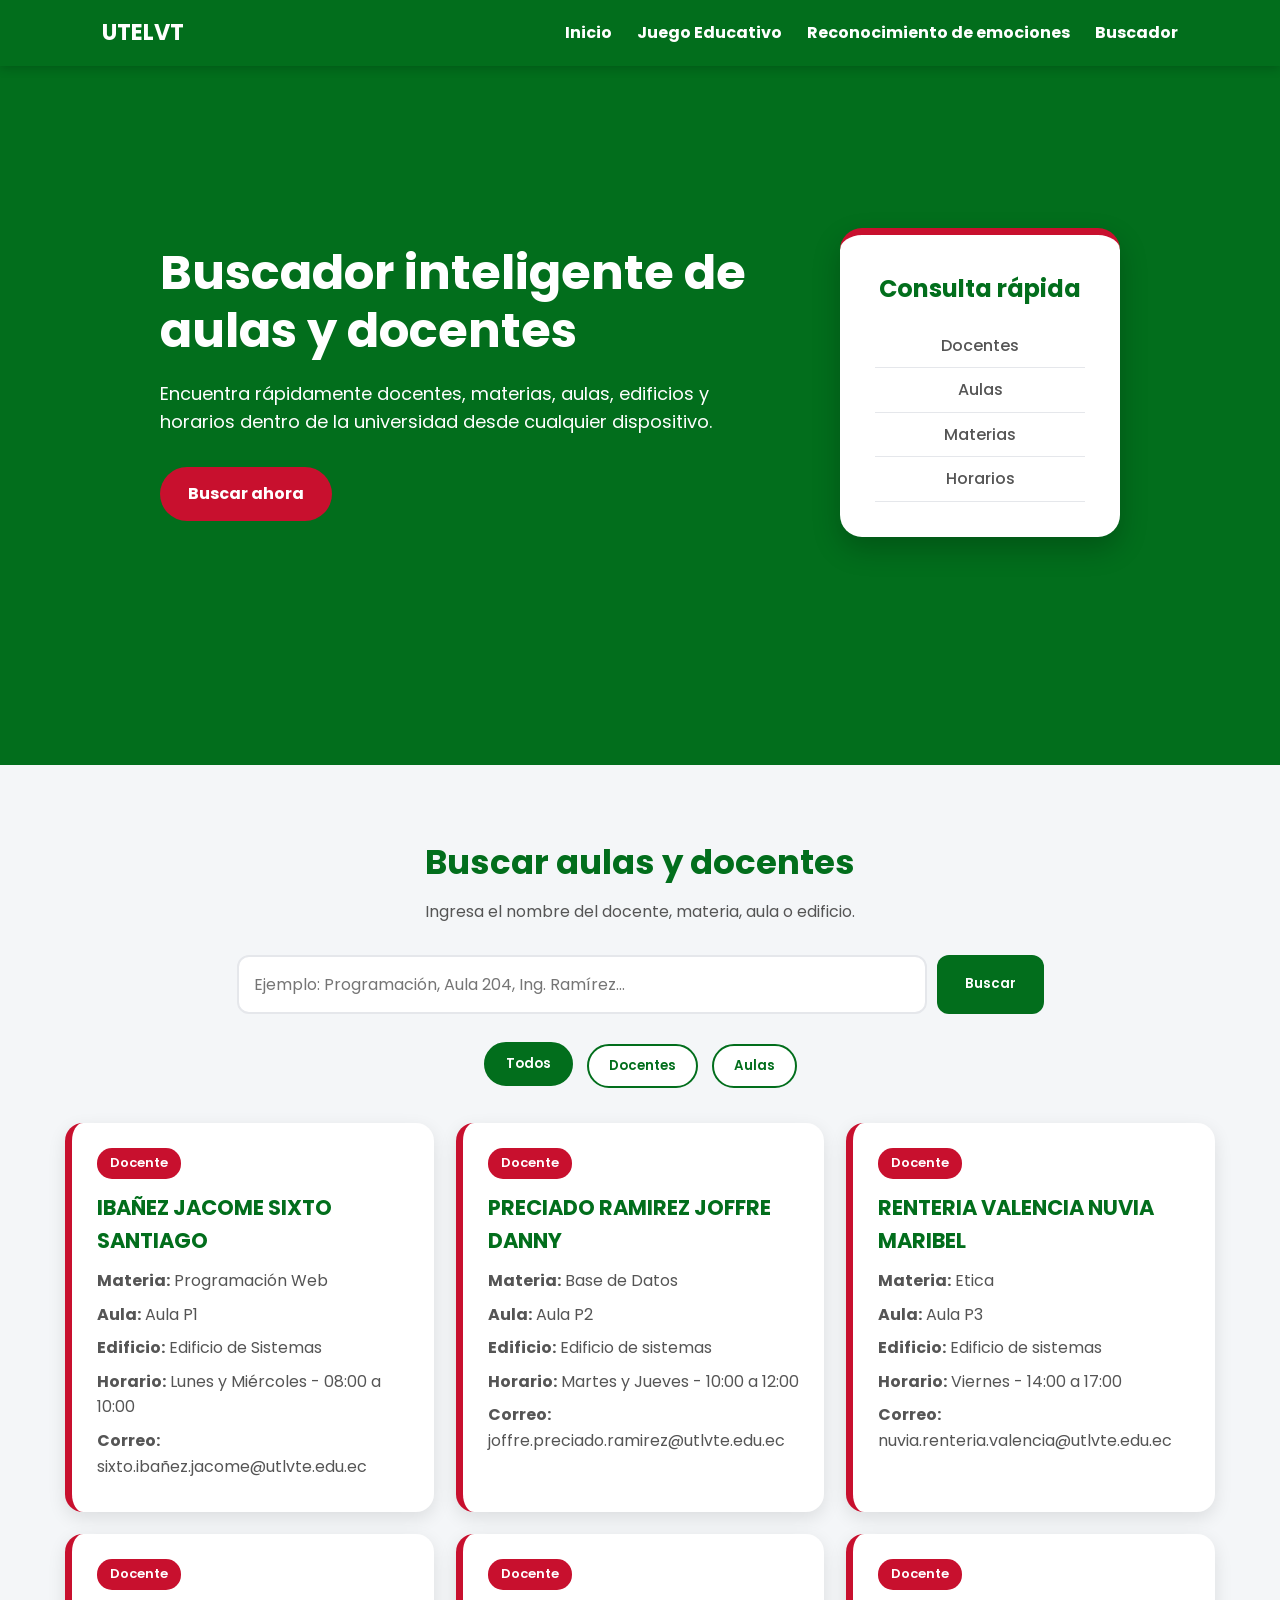
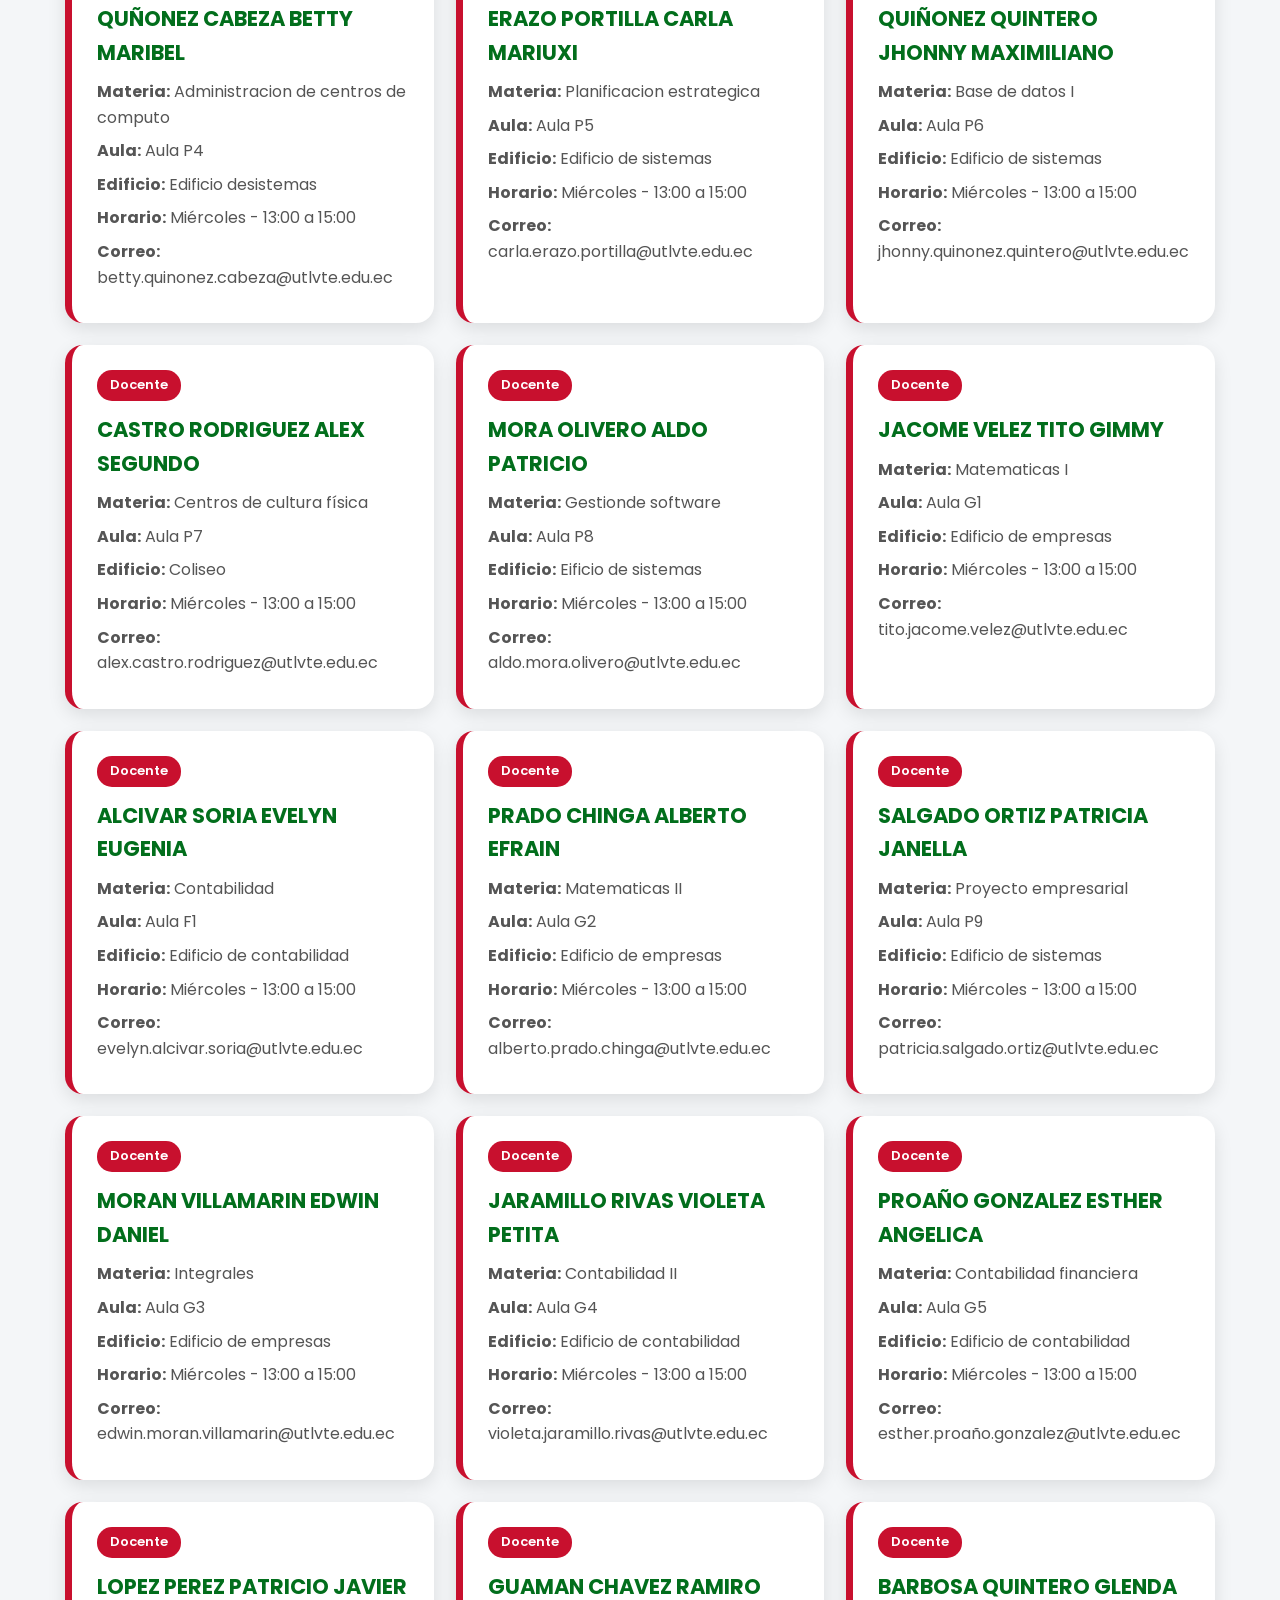
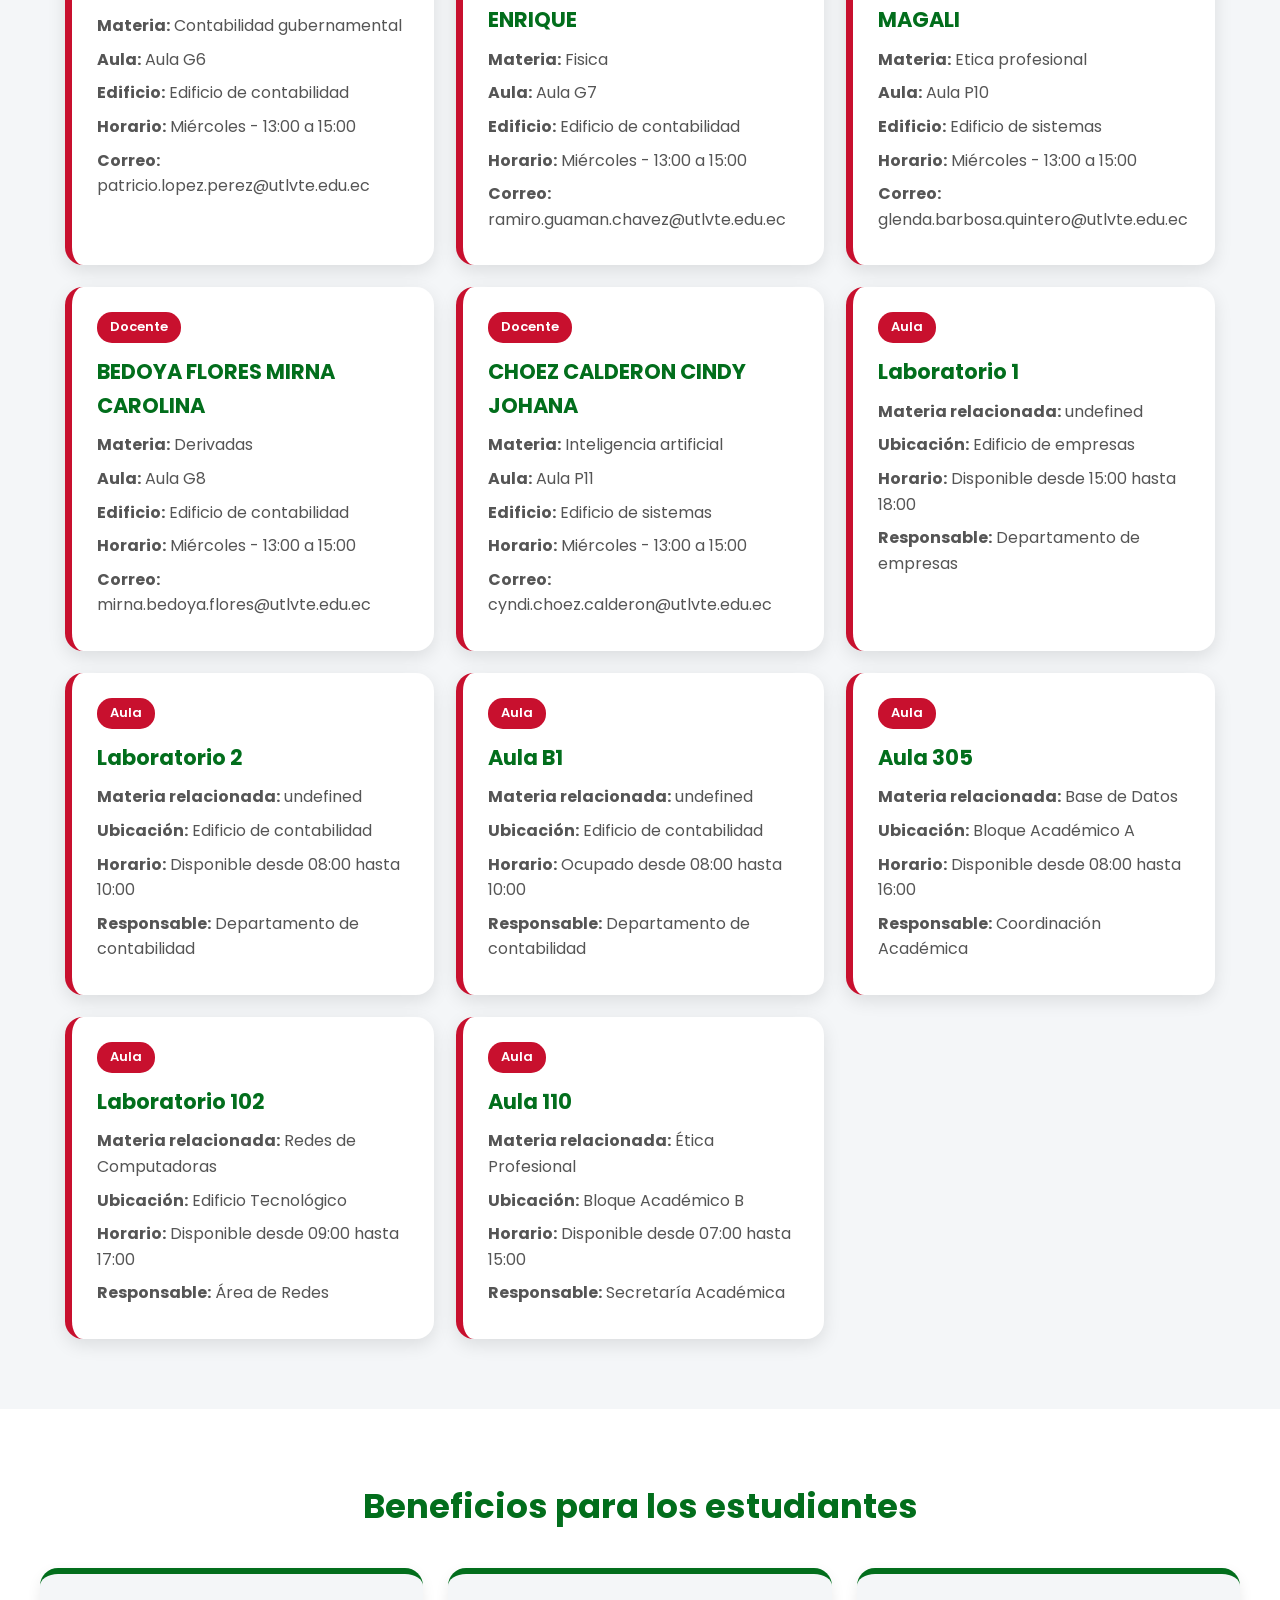
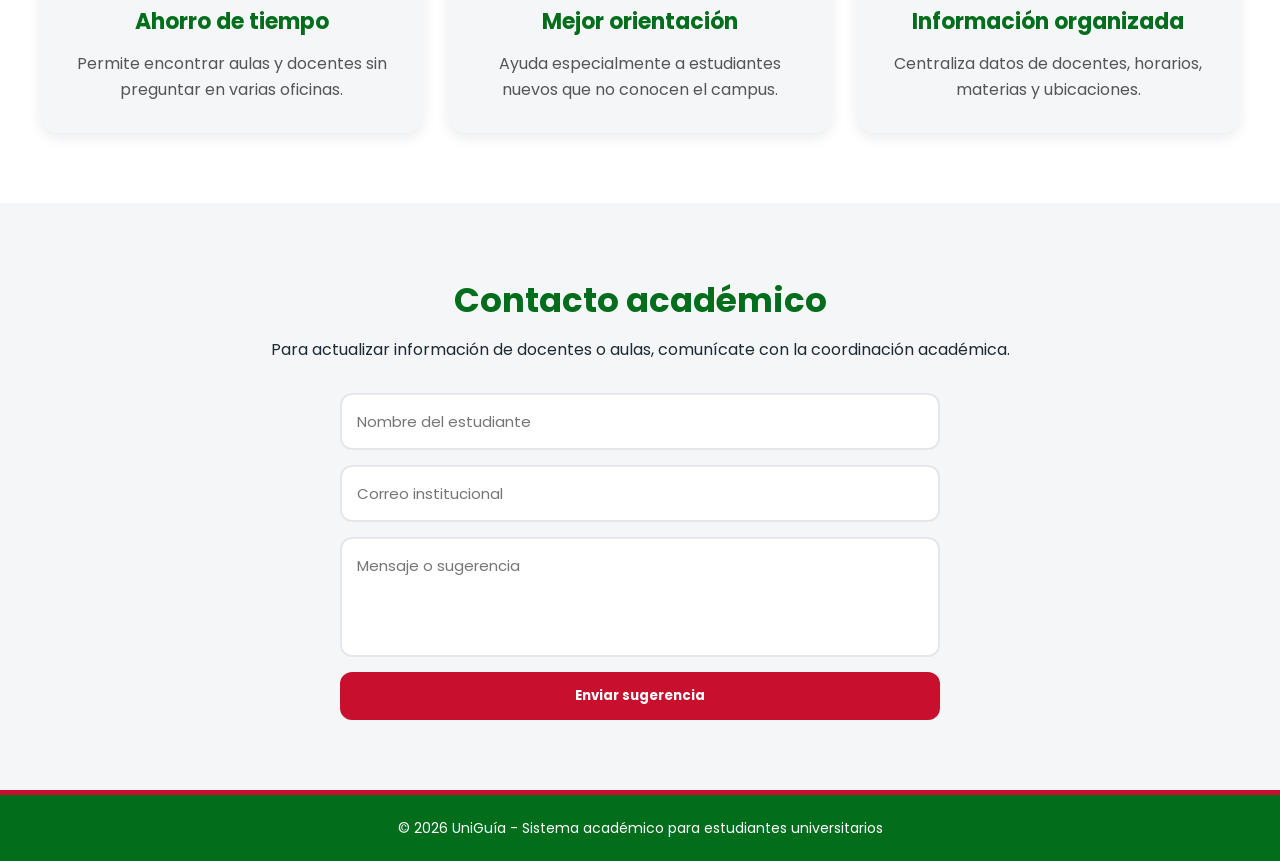
==== buscador.html @ a72d360c "Add files via upload" ====
<!DOCTYPE html>
<html lang="es">
<head>
    <meta charset="UTF-8">
    <meta name="viewport" content="width=device-width, initial-scale=1.0">
    <title>Buscador de Aulas y Docentes</title>

    <!-- Enlace al archivo CSS -->
    <link rel="stylesheet" href="style.css">

    <!-- Fuente moderna desde Google Fonts -->
    <link href="https://fonts.googleapis.com/css2?family=Poppins:wght@300;400;600;700&display=swap" rel="stylesheet">
</head>
<body>

    <!-- Encabezado principal -->
    <header>
    <div class="navbar">
      <div class="logo">
        UTELVT 
      </div>

      <div class="menu-toggle" id="menu-toggle">
        ☰
      </div>

      <nav id="nav-menu">
        <ul>
          <li><a href="index.html">Inicio</a></li>
          <li><a href="juego.html">Juego Educativo</a></li>
          <li><a href="emociones.html">Reconocimiento de emociones</a></li>
          <li><a href="buscador.html">Buscador</a></li>
        </ul>
      </nav>
    </div>
  </header>

    <!-- Sección de inicio -->
    <section class="hero" id="inicio">
        <div class="hero-text">
            <h1>Buscador inteligente de aulas y docentes</h1>
            <p>
                Encuentra rápidamente docentes, materias, aulas, edificios y horarios 
                dentro de la universidad desde cualquier dispositivo.
            </p>
            <a href="#buscador" class="btn-primary">Buscar ahora</a>
        </div>

        <div class="hero-card">
            <h3>Consulta rápida</h3>
            <p>Docentes</p>
            <p>Aulas</p>
            <p>Materias</p>
            <p>Horarios</p>
        </div>
    </section>

    <!-- Sección del buscador -->
    <section class="section" id="buscador">
        <h2>Buscar aulas y docentes</h2>
        <p class="section-description">
            Ingresa el nombre del docente, materia, aula o edificio.
        </p>

        <div class="search-box">
            <input 
                type="text" 
                id="inputBusqueda" 
                placeholder="Ejemplo: Programación, Aula 204, Ing. Ramírez..."
            >
            <button id="btnBuscar">Buscar</button>
        </div>

        <div class="filters">
            <button class="filter-btn active" data-filter="todos">Todos</button>
            <button class="filter-btn" data-filter="docente">Docentes</button>
            <button class="filter-btn" data-filter="aula">Aulas</button>
        </div>

        <!-- Aquí aparecen los resultados -->
        <div class="results" id="resultados"></div>
    </section>

    <!-- Sección de beneficios -->
    <section class="section beneficios" id="beneficios">
        <h2>Beneficios para los estudiantes</h2>

        <div class="benefit-grid">
            <div class="benefit-card">
                <h3>Ahorro de tiempo</h3>
                <p>Permite encontrar aulas y docentes sin preguntar en varias oficinas.</p>
            </div>

            <div class="benefit-card">
                <h3>Mejor orientación</h3>
                <p>Ayuda especialmente a estudiantes nuevos que no conocen el campus.</p>
            </div>

            <div class="benefit-card">
                <h3>Información organizada</h3>
                <p>Centraliza datos de docentes, horarios, materias y ubicaciones.</p>
            </div>
        </div>
    </section>

    <!-- Sección de contacto -->
    <section class="section contacto" id="contacto">
        <h2>Contacto académico</h2>
        <p>
            Para actualizar información de docentes o aulas, comunícate con la coordinación académica.
        </p>
        <form class="contact-form">
            <input type="text" placeholder="Nombre del estudiante">
            <input type="email" placeholder="Correo institucional">
            <textarea placeholder="Mensaje o sugerencia"></textarea>
            <button type="button">Enviar sugerencia</button>
        </form>
    </section>

    <!-- Pie de página -->
    <footer class="footer">
        <p>© 2026 UniGuía - Sistema académico para estudiantes universitarios</p>
    </footer>

    <!-- Enlace al archivo JavaScript -->
    <script src="script.js"></script>
</body>
</html>
---- style.css ----
/* Reinicio básico de estilos */
* {
    margin: 0;
    padding: 0;
    box-sizing: border-box;
}

/* Colores institucionales UTLVTE */
:root {
    --verde-institucional: #026E1C;
    --verde-oscuro: #026E1C;
    --rojo-institucional: #c8102e;
    --blanco: #ffffff;
    --gris-claro: #f4f6f8;
    --gris-medio: #e5e7eb;
    --gris-texto: #555555;
    --negro-suave: #1f2933;
}

/* Estilo general */
body {
    font-family: 'Poppins', sans-serif;
    background-color: var(--gris-claro);
    color: var(--negro-suave);
    line-height: 1.6;
}

/* Desplazamiento suave */
html {
    scroll-behavior: smooth;
}

/* Encabezado */
/* HEADER */
    header{
      background:#026E1C;
      color:#fff;
      position:fixed;
      width:100%;
      top:0;
      left:0;
      z-index:1000;
      box-shadow:0 2px 10px rgba(0,0,0,0.2);
    }

    .navbar{
      display:flex;
      justify-content:space-between;
      align-items:center;
      padding:15px 8%;
    }

    .logo{
      font-size:1.4rem;
      font-weight:bold;
    }

    .logo span{
      color:#FD0802;
    }

    nav ul{
      display:flex;
      list-style:none;
      gap:25px;
    }

    nav ul li a{
      color:white;
      text-decoration:none;
      font-weight:bold;
      transition:0.3s;
    }

    nav ul li a:hover{
      color:#FD0802;
    }

    /* MENU MOBILE */
    .menu-toggle{
      display:none;
      font-size:28px;
      cursor:pointer;
    }

/* Contenedor del logo */
.logo-container {
    display: flex;
    align-items: center;
    gap: 12px;
}


/* Menú */
.menu {
    list-style: none;
    display: flex;
    gap: 25px;
}

.menu li a {
    text-decoration: none;
    color: var(--blanco);
    font-weight: 500;
    transition: color 0.3s, border-bottom 0.3s;
    padding-bottom: 5px;
}

.menu li a:hover {
    color: var(--rojo-institucional);
    border-bottom: 2px solid var(--rojo-institucional);
}

/* Botón menú móvil */
.btn-menu {
    display: none;
    background: none;
    color: var(--blanco);
    border: none;
    font-size: 30px;
    cursor: pointer;
}

/* Sección principal */
.hero {
    min-height: 85vh;
    background: linear-gradient(
        135deg,
        #026E1C,
        var(--verde-oscuro)
    );
    color: var(--blanco);
    display: flex;
    justify-content: center;
    align-items: center;
    padding: 60px 25px;
    gap: 60px;
}

/* Texto principal */
.hero-text {
    max-width: 620px;
}

/* Etiqueta superior */
.tag {
    display: inline-block;
    background-color: var(--rojo-institucional);
    color: var(--blanco);
    padding: 8px 16px;
    border-radius: 30px;
    font-size: 14px;
    font-weight: 600;
    margin-bottom: 18px;
}

.hero-text h1 {
    font-size: 48px;
    margin-bottom: 20px;
    line-height: 1.2;
}

.hero-text p {
    font-size: 18px;
    margin-bottom: 30px;
}

/* Botón principal */
.btn-primary {
    display: inline-block;
    background-color: var(--rojo-institucional);
    color: var(--blanco);
    padding: 14px 28px;
    border-radius: 30px;
    text-decoration: none;
    font-weight: 700;
    transition: transform 0.3s, background-color 0.3s;
}

.btn-primary:hover {
    transform: scale(1.05);
    background-color: #a80d25;
}

/* Tarjeta del hero */
.hero-card {
    background-color: var(--blanco);
    color: #026E1C;
    padding: 35px;
    border-radius: 22px;
    box-shadow: 0 12px 28px rgba(0, 0, 0, 0.22);
    min-width: 280px;
    text-align: center;
    border-top: 7px solid var(--rojo-institucional);
}

/* Logo dentro de la tarjeta principal */
.hero-logo {
    width: 95px;
    height: 95px;
    object-fit: contain;
    background-color: var(--blanco);
    border-radius: 50%;
    padding: 8px;
    margin-bottom: 15px;
    border: 3px solid #026E1C;
}

.hero-card h3 {
    margin-bottom: 15px;
    color: #026E1C;
    font-size: 24px;
}

.hero-card p {
    padding: 9px 0;
    border-bottom: 1px solid var(--gris-medio);
    color: var(--gris-texto);
    font-weight: 500;
}

/* Secciones generales */
.section {
    max-width: 1200px;
    margin: auto;
    padding: 70px 25px;
    text-align: center;
}

.section h2 {
    color: #026E1C;
    font-size: 34px;
    margin-bottom: 10px;
}

.section-description {
    color: var(--gris-texto);
    margin-bottom: 30px;
}

/* Caja de búsqueda */
.search-box {
    display: flex;
    justify-content: center;
    gap: 10px;
    margin-bottom: 25px;
}

.search-box input {
    width: 60%;
    padding: 15px;
    border: 2px solid var(--gris-medio);
    border-radius: 12px;
    font-size: 16px;
    outline: none;
    font-family: 'Poppins', sans-serif;
    transition: border-color 0.3s, box-shadow 0.3s;
}

.search-box input:focus {
    border-color: #026E1C;
    box-shadow: 0 0 0 3px rgba(0, 122, 61, 0.15);
}

.search-box button {
    padding: 15px 28px;
    border: none;
    border-radius: 12px;
    background-color: #026E1C;
    color: var(--blanco);
    font-weight: 600;
    cursor: pointer;
    font-family: 'Poppins', sans-serif;
    transition: background-color 0.3s, transform 0.3s;
}

.search-box button:hover {
    background-color: #026E1C;
    transform: translateY(-2px);
}

/* Filtros */
.filters {
    margin-bottom: 30px;
}

.filter-btn {
    padding: 10px 20px;
    margin: 5px;
    border: 2px solid #026E1C;
    background-color: var(--blanco);
    color: #026E1C;
    border-radius: 25px;
    cursor: pointer;
    font-weight: 600;
    font-family: 'Poppins', sans-serif;
    transition: background-color 0.3s, color 0.3s, transform 0.3s;
}

.filter-btn.active,
.filter-btn:hover {
    background-color: #026E1C;
    color: var(--blanco);
    transform: translateY(-2px);
}

/* Contenedor de resultados */
.results {
    display: grid;
    grid-template-columns: repeat(auto-fit, minmax(280px, 1fr));
    gap: 22px;
    text-align: left;
}

/* Tarjeta de resultado */
.result-card {
    background-color: var(--blanco);
    padding: 25px;
    border-radius: 18px;
    box-shadow: 0 6px 18px rgba(0, 0, 0, 0.10);
    border-left: 7px solid var(--rojo-institucional);
    transition: transform 0.3s, box-shadow 0.3s;
}

.result-card:hover {
    transform: translateY(-6px);
    box-shadow: 0 10px 24px rgba(0, 0, 0, 0.16);
}

.result-card h3 {
    color: #026E1C;
    margin-bottom: 10px;
    font-size: 21px;
}

.result-card p {
    color: var(--gris-texto);
    margin-bottom: 8px;
}

/* Etiqueta de tipo */
.badge {
    display: inline-block;
    background-color: var(--rojo-institucional);
    color: var(--blanco);
    padding: 5px 13px;
    border-radius: 15px;
    font-size: 13px;
    margin-bottom: 12px;
    font-weight: 600;
}

/* Sección de beneficios */
.beneficios {
    background-color: var(--blanco);
    max-width: 100%;
}

.benefit-grid {
    max-width: 1200px;
    margin: 35px auto 0;
    display: grid;
    grid-template-columns: repeat(auto-fit, minmax(260px, 1fr));
    gap: 25px;
}

.benefit-card {
    background-color: var(--gris-claro);
    padding: 30px;
    border-radius: 18px;
    border-top: 6px solid #026E1C;
    box-shadow: 0 5px 14px rgba(0, 0, 0, 0.08);
    transition: transform 0.3s;
}

.benefit-card:hover {
    transform: translateY(-5px);
}

.benefit-card h3 {
    color:#026E1C;
    margin-bottom: 12px;
    font-size: 22px;
}

.benefit-card p {
    color: var(--gris-texto);
}

/* Sección de contacto */
.contacto {
    background-color: var(--gris-claro);
}

.contact-form {
    max-width: 600px;
    margin: 30px auto 0;
    display: flex;
    flex-direction: column;
    gap: 15px;
}

.contact-form input,
.contact-form textarea {
    padding: 15px;
    border: 2px solid var(--gris-medio);
    border-radius: 12px;
    font-size: 15px;
    font-family: 'Poppins', sans-serif;
    outline: none;
    transition: border-color 0.3s, box-shadow 0.3s;
}

.contact-form input:focus,
.contact-form textarea:focus {
    border-color: #026E1C;
    box-shadow: 0 0 0 3px rgba(0, 122, 61, 0.15);
}

.contact-form textarea {
    min-height: 120px;
    resize: none;
}

.contact-form button {
    background-color: var(--rojo-institucional);
    color: var(--blanco);
    border: none;
    padding: 14px;
    border-radius: 12px;
    font-weight: 700;
    cursor: pointer;
    font-family: 'Poppins', sans-serif;
    transition: background-color 0.3s, transform 0.3s;
}

.contact-form button:hover {
    background-color: #a80d25;
    transform: translateY(-2px);
}

/* Pie de página */
.footer {
    background-color: #026E1C;
    color: var(--blanco);
    text-align: center;
    padding: 22px;
    font-size: 14px;
    border-top: 5px solid var(--rojo-institucional);
}

/* Diseño responsive para tablets */
@media (max-width: 900px) {
    .hero {
        flex-direction: column;
        text-align: center;
        gap: 35px;
    }

    .hero-text h1 {
        font-size: 38px;
    }

    .search-box input {
        width: 70%;
    }

    .logo-text p {
        display: none;
    }
}

/* Diseño responsive para celulares */
@media (max-width: 600px) {
    .navbar {
        padding: 12px 18px;
    }

    .btn-menu {
        display: block;
    }

    .logo-img {
        width: 48px;
        height: 48px;
    }

    .logo-text h2 {
        font-size: 20px;
    }

    .logo-text p {
        display: none;
    }

    .menu {
        position: absolute;
        top: 75px;
        right: 0;
        background-color: #026E1C;
        width: 100%;
        flex-direction: column;
        align-items: center;
        padding: 20px 0;
        display: none;
        gap: 18px;
        border-top: 3px solid var(--rojo-institucional);
    }

    .menu.show {
        display: flex;
    }

    .hero {
        padding: 45px 20px;
    }

    .hero-text h1 {
        font-size: 31px;
    }

    .hero-text p {
        font-size: 16px;
    }

    .hero-card {
        width: 100%;
        min-width: auto;
    }

    .search-box {
        flex-direction: column;
    }

    .search-box input {
        width: 100%;
    }

    .search-box button {
        width: 100%;
    }

    .section {
        padding: 55px 20px;
    }

    .section h2 {
        font-size: 28px;
    }

    .results {
        grid-template-columns: 1fr;
    }
}
/* TABLET */

@media(max-width:900px){

    .game-area{
        grid-template-columns:1fr;
    }

    nav{
        position:absolute;
        top:70px;
        left:0;
        width:100%;
        background:#026E1C;
        display:none;
    }

    nav.active{
        display:block;
    }

    nav ul{
        flex-direction:column;
        text-align:center;
        padding:20px 0;
    }

    .menu-toggle{
        display:block;
    }

}

/* CELULARES */

@media(max-width:768px){

    .container{
        width:95%;
        padding:20px;
    }

    .title h1{
        font-size:2rem;
    }

    .top-info{
        flex-direction:column;
    }

    .info-box{
        min-width:100%;
    }

    .keyboard{
        grid-template-columns:repeat(5,1fr);
    }

    .keyboard button{
        padding:12px;
    }

    .letter-box{
        width:30px;
        font-size:1.5rem;
    }

    .buttons{
        flex-direction:column;
    }

    .btn{
        width:100%;
    }
}

/* IPHONE */

@media(max-width:480px){

    .container{
        width:100%;
        border-radius:0;
        padding:15px;
    }

    .logo{
        font-size:1.8rem;
    }

    .title h1{
        font-size:1.8rem;
    }

    .keyboard{
        grid-template-columns:repeat(4,1fr);
        gap:6px;
    }

    .keyboard button{
        padding:10px;
        font-size:.9rem;
    }

    .letter-box{
        width:24px;
        font-size:1.2rem;
    }

    h2{
        font-size:1.4rem;
    }
}
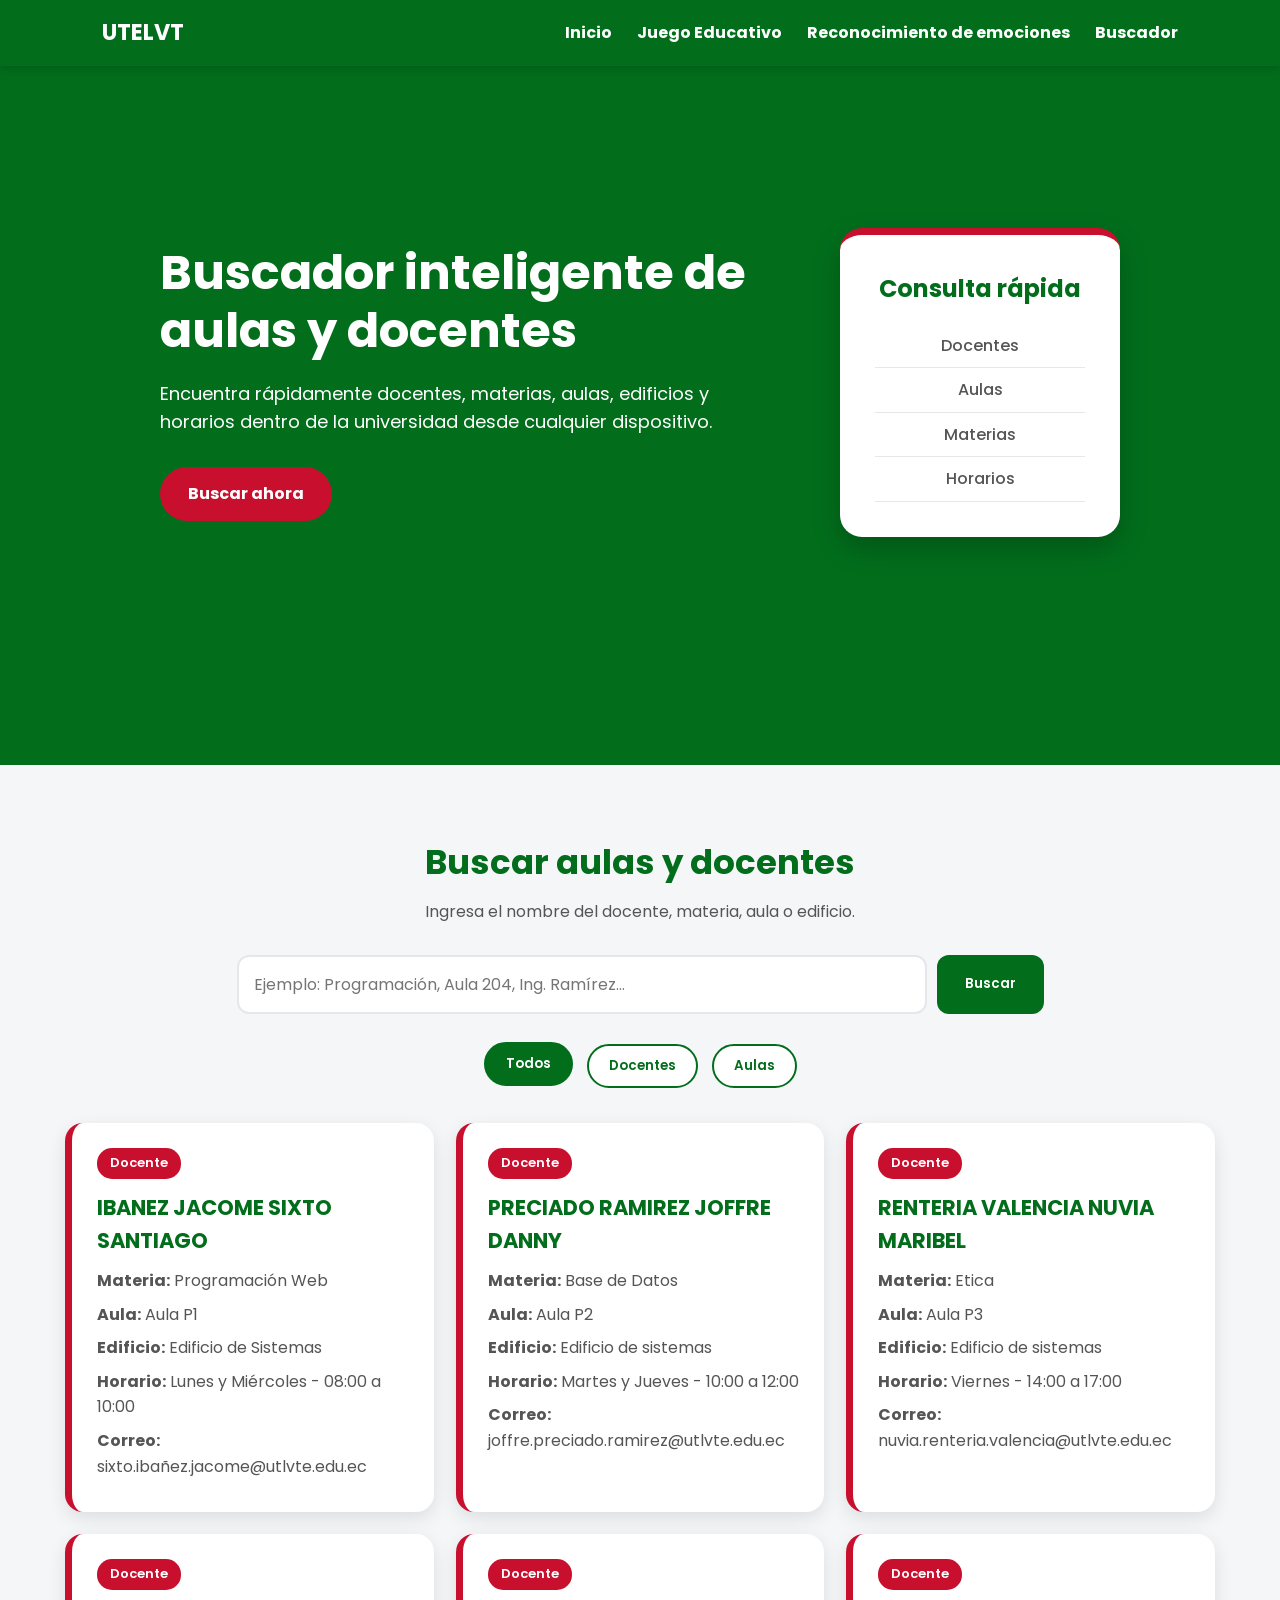
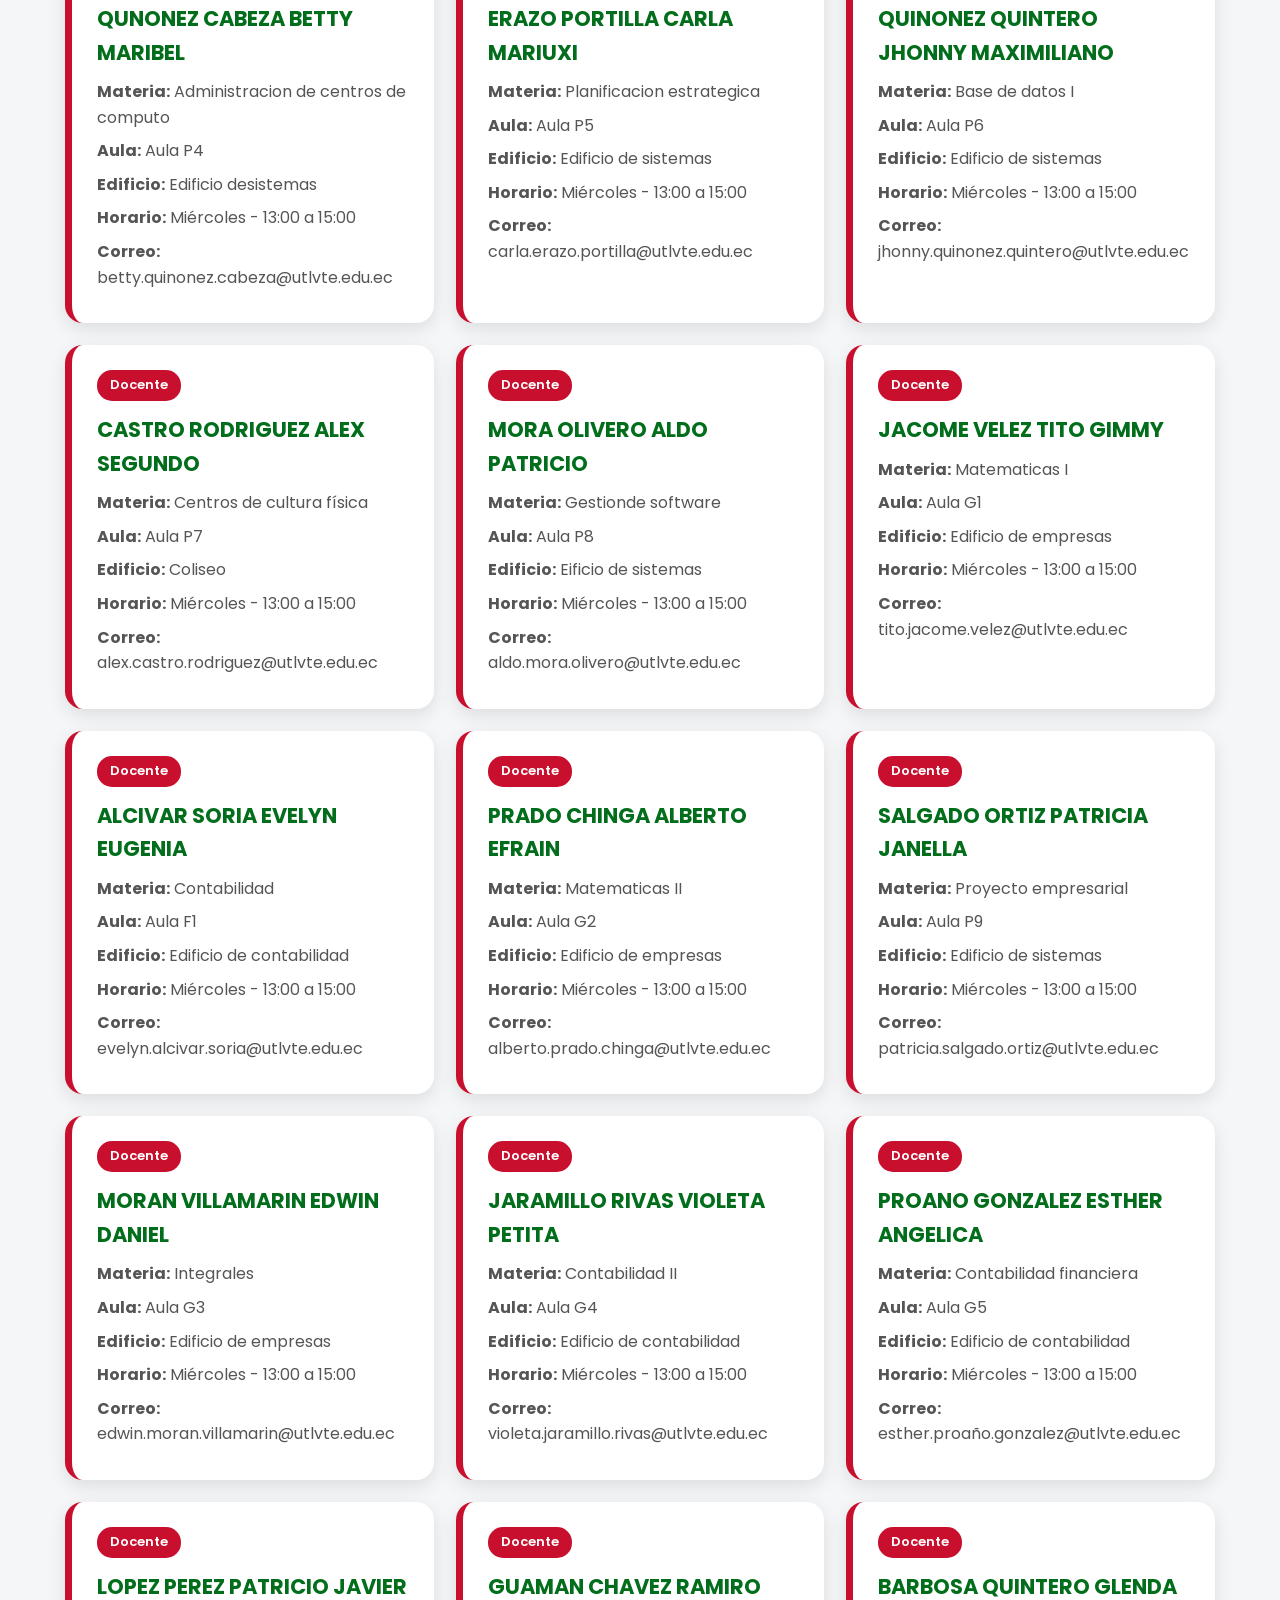
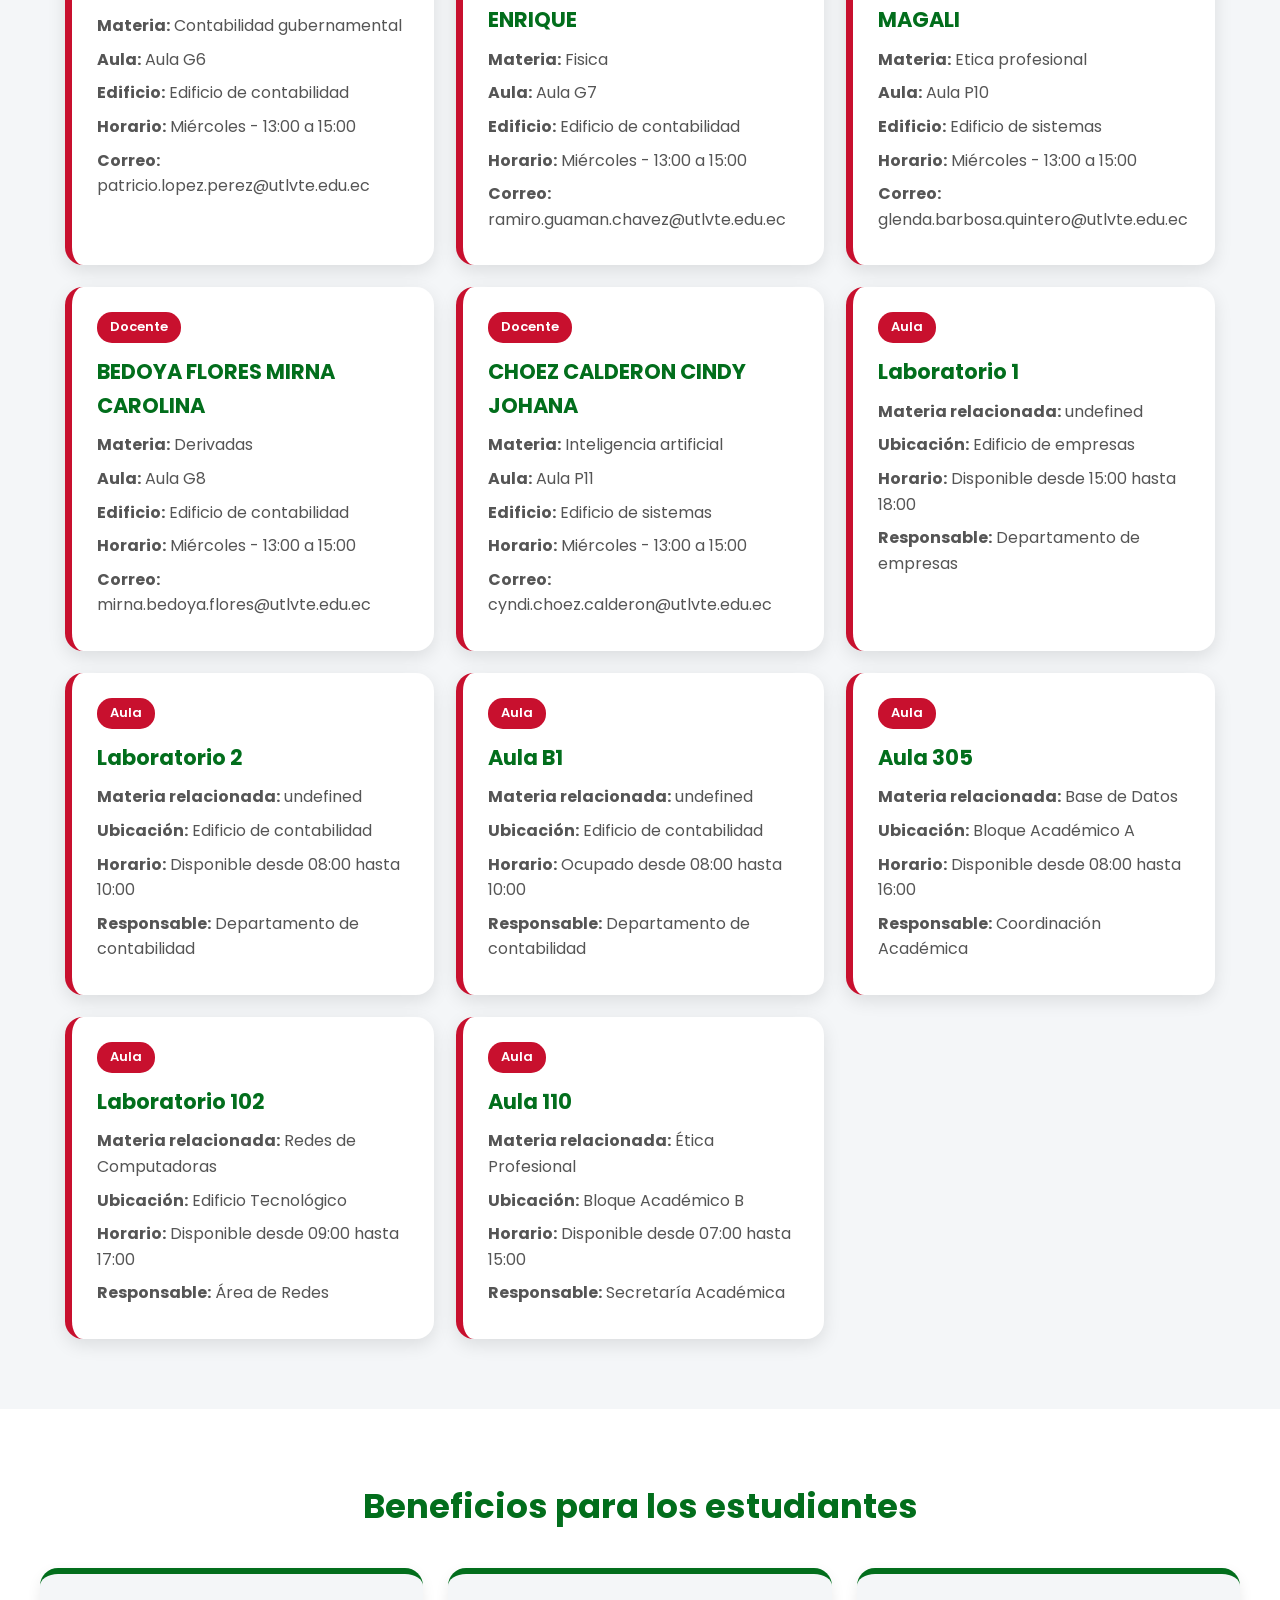
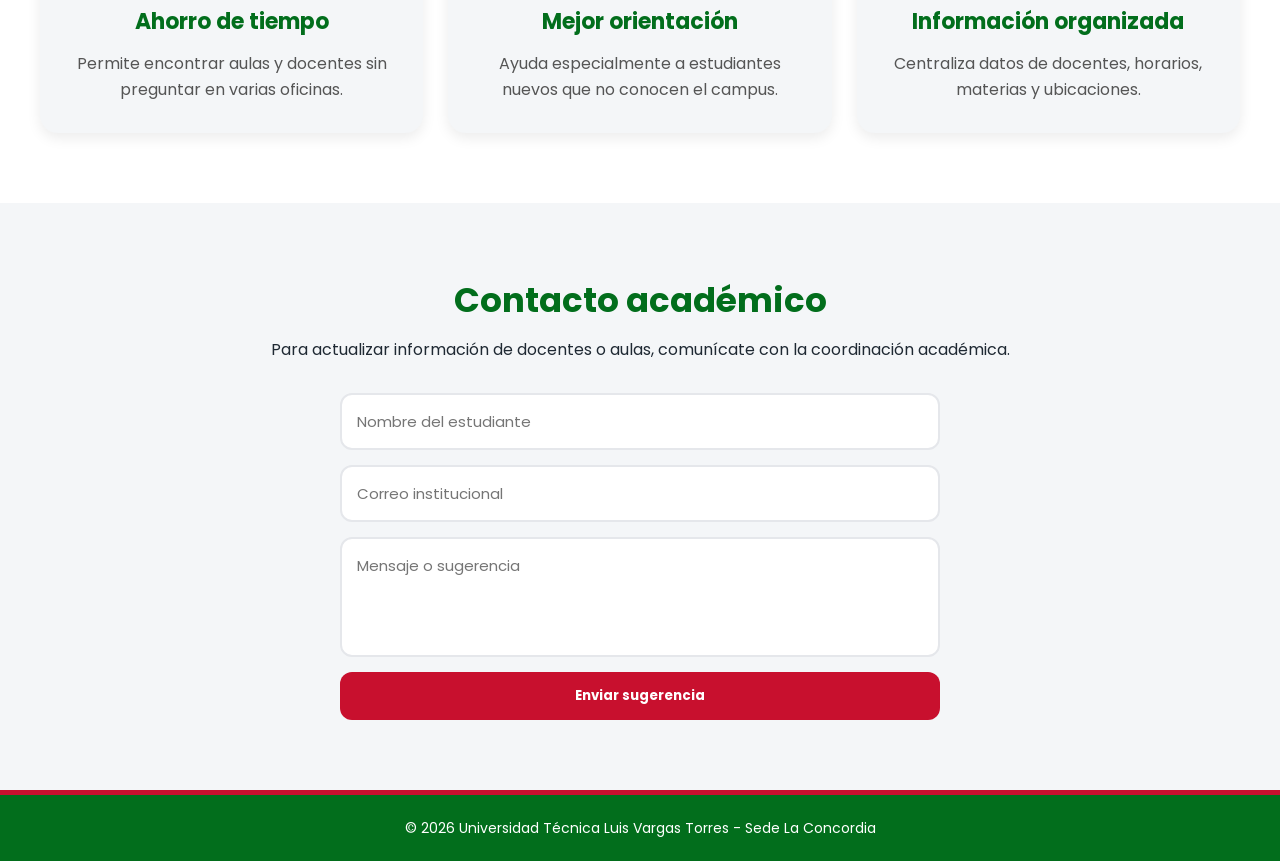
==== commit 4fb7cd8f: "buscador.html" ====
--- a/buscador.html
+++ b/buscador.html
@@ -119,10 +119,10 @@
 
     <!-- Pie de página -->
     <footer class="footer">
-        <p>© 2026 UniGuía - Sistema académico para estudiantes universitarios</p>
+        <p>© 2026 Universidad Técnica Luis Vargas Torres - Sede La Concordia</p>
     </footer>
 
     <!-- Enlace al archivo JavaScript -->
     <script src="script.js"></script>
 </body>
-</html>+</html>
--- a/style.css
+++ b/style.css
@@ -133,7 +133,7 @@
     display: flex;
     justify-content: center;
     align-items: center;
-    padding: 60px 25px;
+    padding:90px 10%;
     gap: 60px;
 }
 
@@ -664,4 +664,4 @@
     h2{
         font-size:1.4rem;
     }
-}+}
